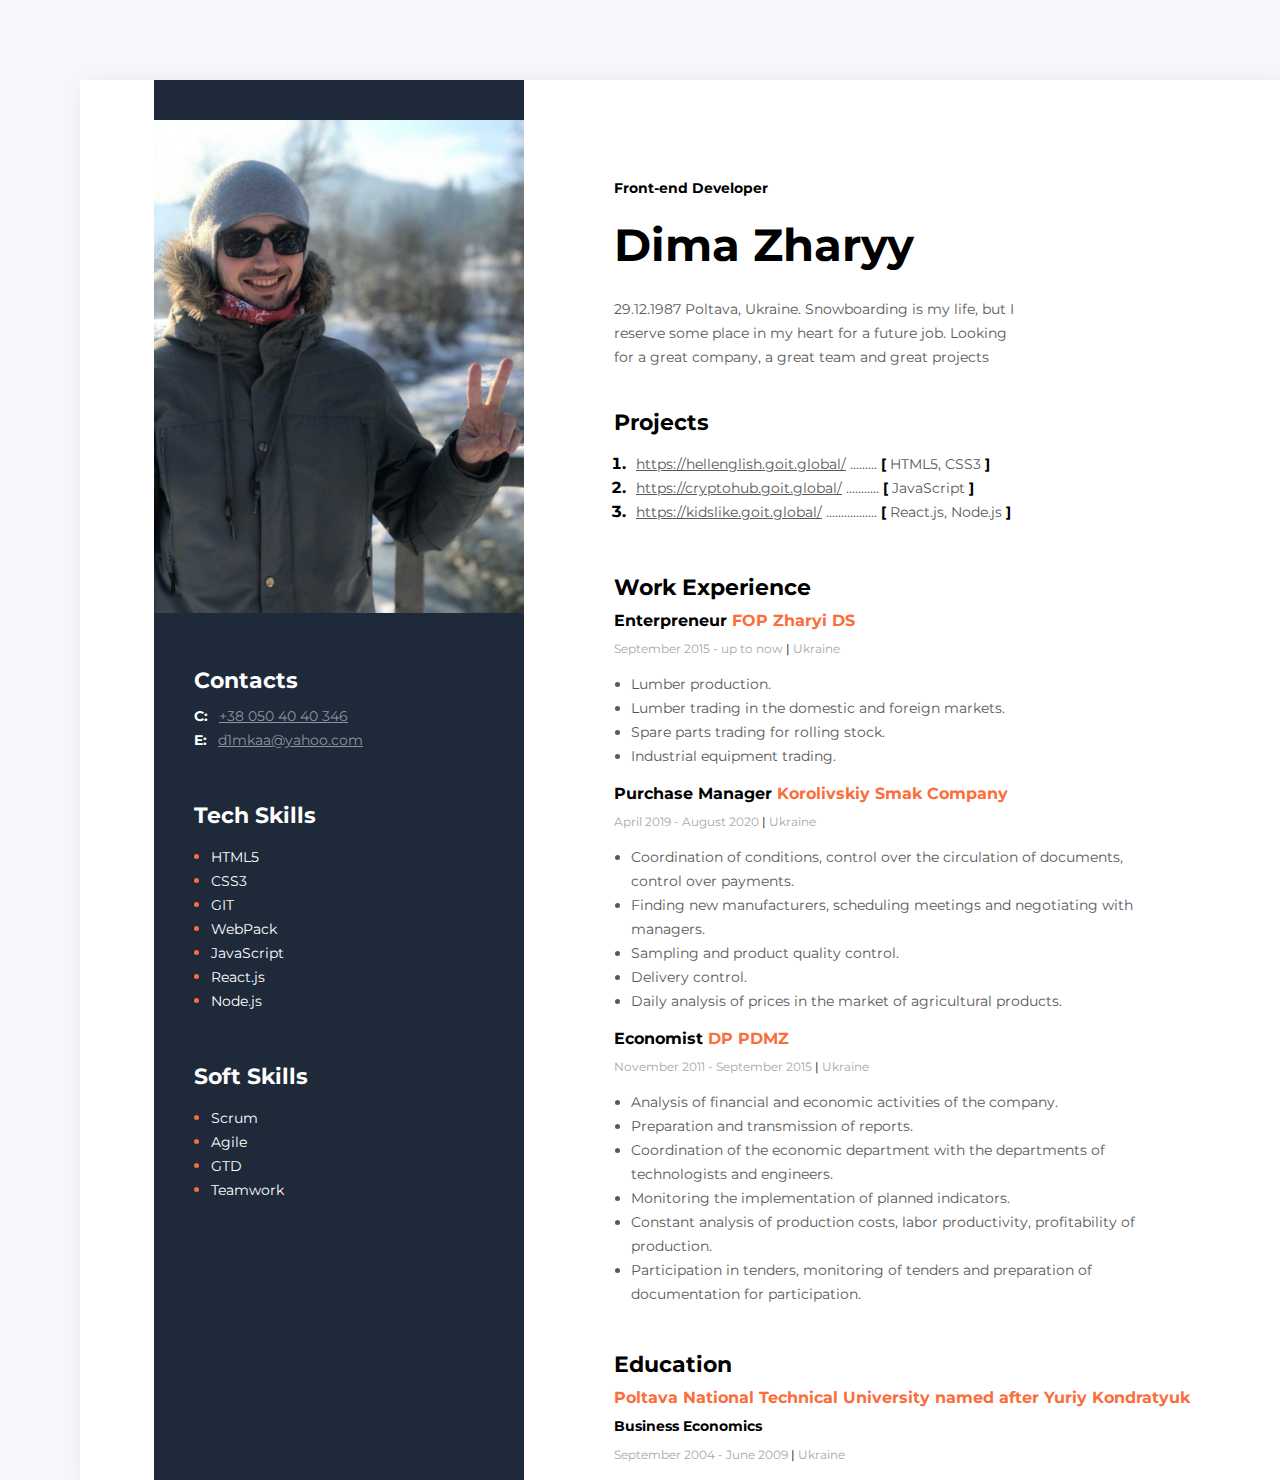
==== index.html @ 2ca87dcd "Add all files My-resume" ====
<!DOCTYPE html>
<html lang="en">
<head>
    <meta charset="UTF-8">
    <meta http-equiv="X-UA-Compatible" content="IE=edge">
    <meta name="viewport" content="width=device-width, initial-scale=1.0">
    <title>My resume</title>
    <link rel="preconnect" href="https://fonts.googleapis.com">
    <link rel="preconnect" href="https://fonts.gstatic.com" crossorigin>
    <link href="https://fonts.googleapis.com/css?family=Montserrat:400,700display=swap&subset=cyrillic" rel="stylesheet">
    <link rel="stylesheet" href="css/style.css"> 
</head>
<body>

    <!-- Main container -->
    <div class="main-container">

        <!-- Main info section -->
        <div class="main-info-section">

            <!-- About Me section -->
            <div class="about-me-section">

                <h2 class="about-me-profession">Front-end Developer</h2>

                <h1 class="about-me-name">Dima Zharyy</h1>

                <p class="about-me-description">29.12.1987 Poltava, Ukraine. Snowboarding is my life, but I reserve some place in my heart for a future job. Looking for a great company, a great team and great projects</p>

            </div>

            <!-- My projects -->
            <div class="my-projects-section">
                <h3 class="main-info-title">Projects</h3>

                    <ol class="my-projects-list">
                        <li class="my-projects-item">
                            <span class="my-projects-text">
                                <a href="https://hellenglish.goit.global/" class="my-projects-link">https://hellenglish.goit.global/</a> 
                                .........
                                <span class="my-projects-bracket">[</span> HTML5, CSS3 <span class="my-projects-bracket">]</span>
                            </span>
                        </li>
                        <li class="my-projects-item">
                            <span class="my-projects-text">
                                <a href="https://cryptohub.goit.global/" class="my-projects-link">https://cryptohub.goit.global/</a> 
                                ...........
                                <span class="my-projects-bracket">[</span> JavaScript <span class="my-projects-bracket">]</span>
                            </span>
                        </li>
                        <li class="my-projects-item">
                            <span class="my-projects-text">
                                <a href="https://kidslike.goit.global/" class="my-projects-link">https://kidslike.goit.global/</a> 
                                .................
                                <span class="my-projects-bracket">[</span> React.js, Node.js <span class="my-projects-bracket">]</span>
                            </span>
                        </li>
                    </ol> 
            </div>

            <!-- My work experience section -->
            <div class="my-work-experience-section">
                <h3 class="main-info-title">Work Experience</h3>
                
                <!-- Company 1 -->
                <div class="my-work-experience-company">

                <h4 class="my-work-experience-position">Enterpreneur <span class="my-work-experience-company">FOP Zharyi DS</span></h4>
                <p class="my-work-experience-period">September 2015 - up to now <span class="my-work-experience-divider">|</span> Ukraine</p> 

                <ul class="my-work-experience-duties">
                    <li class="my-work-experience-duty">Lumber production.</li> 
                    <li class="my-work-experience-duty">Lumber trading in the domestic and foreign markets.</li> 
                    <li class="my-work-experience-duty">Spare parts trading for rolling stock.</li> 
                    <li class="my-work-experience-duty">Industrial equipment trading.</li> 
                </ul>

                </div>

                <!-- Company 2 -->
                <div class="my-work-experience-company">
                
                    <h4 class="my-work-experience-position">Purchase Manager <span class="my-work-experience-company">Korolivskiy Smak Company</span></h4>
                    <p class="my-work-experience-period">April 2019 - August 2020 <span class="my-work-experience-divider">|</span> Ukraine</p>
                
                    <ul class="my-work-experience-duties">
                        <li class="my-work-experience-duty">Coordination of conditions, control over the circulation of documents, control over payments.</li>
                        <li class="my-work-experience-duty">Finding new manufacturers, scheduling meetings and negotiating with managers.</li>
                        <li class="my-work-experience-duty">Sampling and product quality control.</li>
                        <li class="my-work-experience-duty">Delivery control.</li>
                        <li class="my-work-experience-duty">Daily analysis of prices in the market of agricultural products.</li>
                    </ul>
                
                </div>

                <!-- Company 3 -->
                <div class="my-work-experience-company-block">
                    <h4 class="my-work-experience-position">Economist <span class="my-work-experience-company">DP PDMZ</span></h4> 
                    <p class="my-work-experience-period">November 2011 - September 2015 <span class="my-work-experience-divider">|</span> Ukraine</p> 

                    <ul class="my-work-experience-duties">
                        <li class="my-work-experience-duty">Analysis of financial and economic activities of the company.</li> 
                        <li class="my-work-experience-duty">Preparation and transmission of reports.</li>
                        <li class="my-work-experience-duty">Coordination of the economic department with the departments of technologists and engineers.</li>
                        <li class="my-work-experience-duty">Monitoring the implementation of planned indicators.</li>
                        <li class="my-work-experience-duty">Constant analysis of production costs, labor productivity, profitability of production.</li>
                        <li class="my-work-experience-duty">Participation in tenders, monitoring of tenders and preparation of documentation for participation.</li>
                    </ul>                 
                </div>

            </div>

            <!-- Education section -->
            <div class="my-education-section">

                <h3 class="main-info-title">Education</h3>
                <h4 class="my-education-university">Poltava National Technical University named after Yuriy Kondratyuk</h4>
                <h5 class="my-education-speciality">Business Economics</h5>
                <p class="my-education-period">September 2004 - June 2009 <span class="my-education-period-divider">|</span> Ukraine</p>

            </div>

        </div>

        <!-- Sidebar section -->
        <aside class="sidebar-section">
            <img class="image-section" src="img/photo_res.jpg" alt="my photo">

            <!-- Contacts section -->
            <div class="contacts-section">
                <h3 class="sidebar-title">Contacts</h3>

                <div>
                   <span class="contacts-section-type">C:</span>
                    <a class="contacts-section-link" href="tel:+380504040346">+38 050 40 40 346</a> 
                </div>
                <div>
                    <span class="contacts-section-type">E:</span> 
                    <a class="contacts-section-link" href="mailto:d1mkaa@yahoo.com">d1mkaa@yahoo.com</a> 
                </div>
            </div>

            <!-- Tech skills section -->
            <div class="tech-skills-section">
                <h3 class="sidebar-title">Tech Skills</h3>

                <ul class="tech-skills-list">
                   <li class="tech-skills-item"> <span class="tech-skills-item-text">HTML5</span> </li>
                   <li class="tech-skills-item"> <span class="tech-skills-item-text">CSS3</span> </li>
                   <li class="tech-skills-item"> <span class="tech-skills-item-text">GIT</span> </li>
                   <li class="tech-skills-item"> <span class="tech-skills-item-text">WebPack</span> </li>
                   <li class="tech-skills-item"> <span class="tech-skills-item-text">JavaScript</span> </li>
                   <li class="tech-skills-item"> <span class="tech-skills-item-text">React.js</span> </li>
                   <li class="tech-skills-item"> <span class="tech-skills-item-text">Node.js</span> </li>
                </ul>              
            </div>

            <!-- Soft skills section -->
            <div class="softskills-section">
                <h3 class="sidebar-title">Soft Skills</h3>

                <ul class="soft-skills-list">
                   <li class="soft-skills-item"> <span class="soft-skills-item-text">Scrum</span> </li> 
                   <li class="soft-skills-item"> <span class="soft-skills-item-text">Agile</span> </li> 
                   <li class="soft-skills-item"> <span class="soft-skills-item-text">GTD</span> </li> 
                   <li class="soft-skills-item"> <span class="soft-skills-item-text">Teamwork</span> </li> 
                </ul>                
            </div>

            
        </aside>

    </div>

</body>
</html>
---- css/style.css ----
body {
  font-family: 'Montserrat', sans-serif;
  background-color: #f5f7fa;
}

.main-container {
  display: flex;
  flex-direction: row-reverse;
  position: absolute;
  width: 1200px;
  height: 1400px;
  left: 40px;
  top: 40px;
  right: 40px;
  bottom: 40px;
  background-color: #fff;
  margin: 40px 40px 40px 40px;
  box-shadow: 6px 6px 20px rgba(0, 0, 0, 0.1);
}

/* Main info section */

.main-info-section {
  padding: 100px 90px;
}

/* About me section */

.about-me-section {
  margin: 0 0 40px 0;
}

.about-me-profession {
  font-style: normal;
  font-weight: bold;
  font-size: 14px;
  line-height: 17px;
  color: #000;
  margin: 0 0 20px 0;
}

.about-me-name {
  font-style: normal;
  font-weight: bold;
  font-size: 45px;
  line-height: 55px;
  color: #000000;
  margin: 0 0 25px 0;
}

.about-me-description {
  width: 400px;
  font-style: normal;
  font-weight: normal;
  font-size: 14px;
  line-height: 24px;
  color: #595959;
}

.main-info-title {
  font-style: normal;
  font-weight: bold;
  font-size: 22px;
  line-height: 27px;
  color: #000000;
  margin: 0 0 10px 0;
}

/* My projects section */

.my-projects-section {
  margin: 0 0 50px 0;
  width: 525px;
}

.my-projects-list {
  padding: 0 0 0 17px;
}

.my-projects-item {
  font-weight: bold;
  color: #000000;
}

.my-projects-link {
  font-style: normal;
  font-weight: normal;
  font-size: 14px;
  line-height: 24px;
  color: #595959;
}

.my-projects-text {
  font-style: normal;
  font-weight: normal;
  font-size: 14px;
  line-height: 24px;
  color: #595959;
  margin: 0 0 0 5px;
}

.my-projects-bracket {
  font-style: normal;
  font-weight: bold;
  font-size: 14px;
  line-height: 24px;
  color: #000000;
}

/* My work experince section */

.my-work-experience-section {
  margin: 0 0 45px 0;
  width: 525px;
}

.my-work-experience-position {
  font-style: normal;
  font-weight: bold;
  font-size: 16px;
  line-height: 20px;
  color: #000000;
  margin: 0 0 10px 0;
}

.my-work-experience-company {
  color: #fb6d3a;
}

.my-work-experience-period {
  font-style: normal;
  font-weight: normal;
  font-size: 12px;
  line-height: 15px;
  color: #a8a8a8;
  margin: 0 0 10px 0;
}

.my-work-experience-divider {
  font-style: normal;
  font-weight: normal;
  font-size: 12px;
  line-height: 15px;
  color: #000000;
}

.my-work-experience-duties {
  padding: 0 0 0 17px;
}

.my-work-experience-duty {
  font-style: normal;
  font-weight: normal;
  font-size: 14px;
  line-height: 24px;
  color: #595959;
}

.my-work-experience-company-block {
  margin: 0 0 15px 0;
}

/* Education section */

.my-education-university {
  font-style: normal;
  font-weight: bold;
  font-size: 16px;
  line-height: 20px;
  color: #fb6d3a;
  margin: 0 0 10px 0;
}

.my-education-speciality {
  font-style: normal;
  font-weight: bold;
  font-size: 14px;
  line-height: 17px;
  color: #000000;
  margin: 0 0 10px 0;
}

.my-education-period {
  font-style: normal;
  font-weight: normal;
  font-size: 12px;
  line-height: 15px;
  color: #a8a8a8;
}

.my-education-period-divider {
  font-style: normal;
  font-weight: normal;
  font-size: 12px;
  line-height: 15px;
  color: #000000;
}

/* Sidebar section */

.image-section {
  width: 370px;
}

.sidebar-section {
  background-color: #1e2939;
  width: 370px;
  padding: 40px 0;
}

.contacts-section,
.tech-skills-section,
.softskills-section {
  margin: 50px 0 0 40px;
}

.sidebar-title {
  font-style: normal;
  font-weight: bold;
  font-size: 22px;
  line-height: 27px;
  color: #ffffff;
  margin-bottom: 10px;
}

/* Contacts section */

.contacts-section-type {
  font-style: normal;
  font-weight: bold;
  font-size: 14px;
  line-height: 24px;
  color: #ffffff;
  margin-right: 7px;
}

.contacts-section-link {
  font-family: Montserrat;
  font-style: normal;
  font-weight: normal;
  font-size: 14px;
  line-height: 24px;
  color: #8f949c;
}

/* Tech & Soft skills section */

.tech-skills-list,
.soft-skills-list {
  padding: 0 0 0 17px;
}

.tech-skills-item,
.soft-skills-item {
  color: #fb6d3a;
}

.tech-skills-item-text,
.soft-skills-item-text {
  font-style: normal;
  font-weight: normal;
  font-size: 14px;
  line-height: 24px;
  color: #ffffff;
}
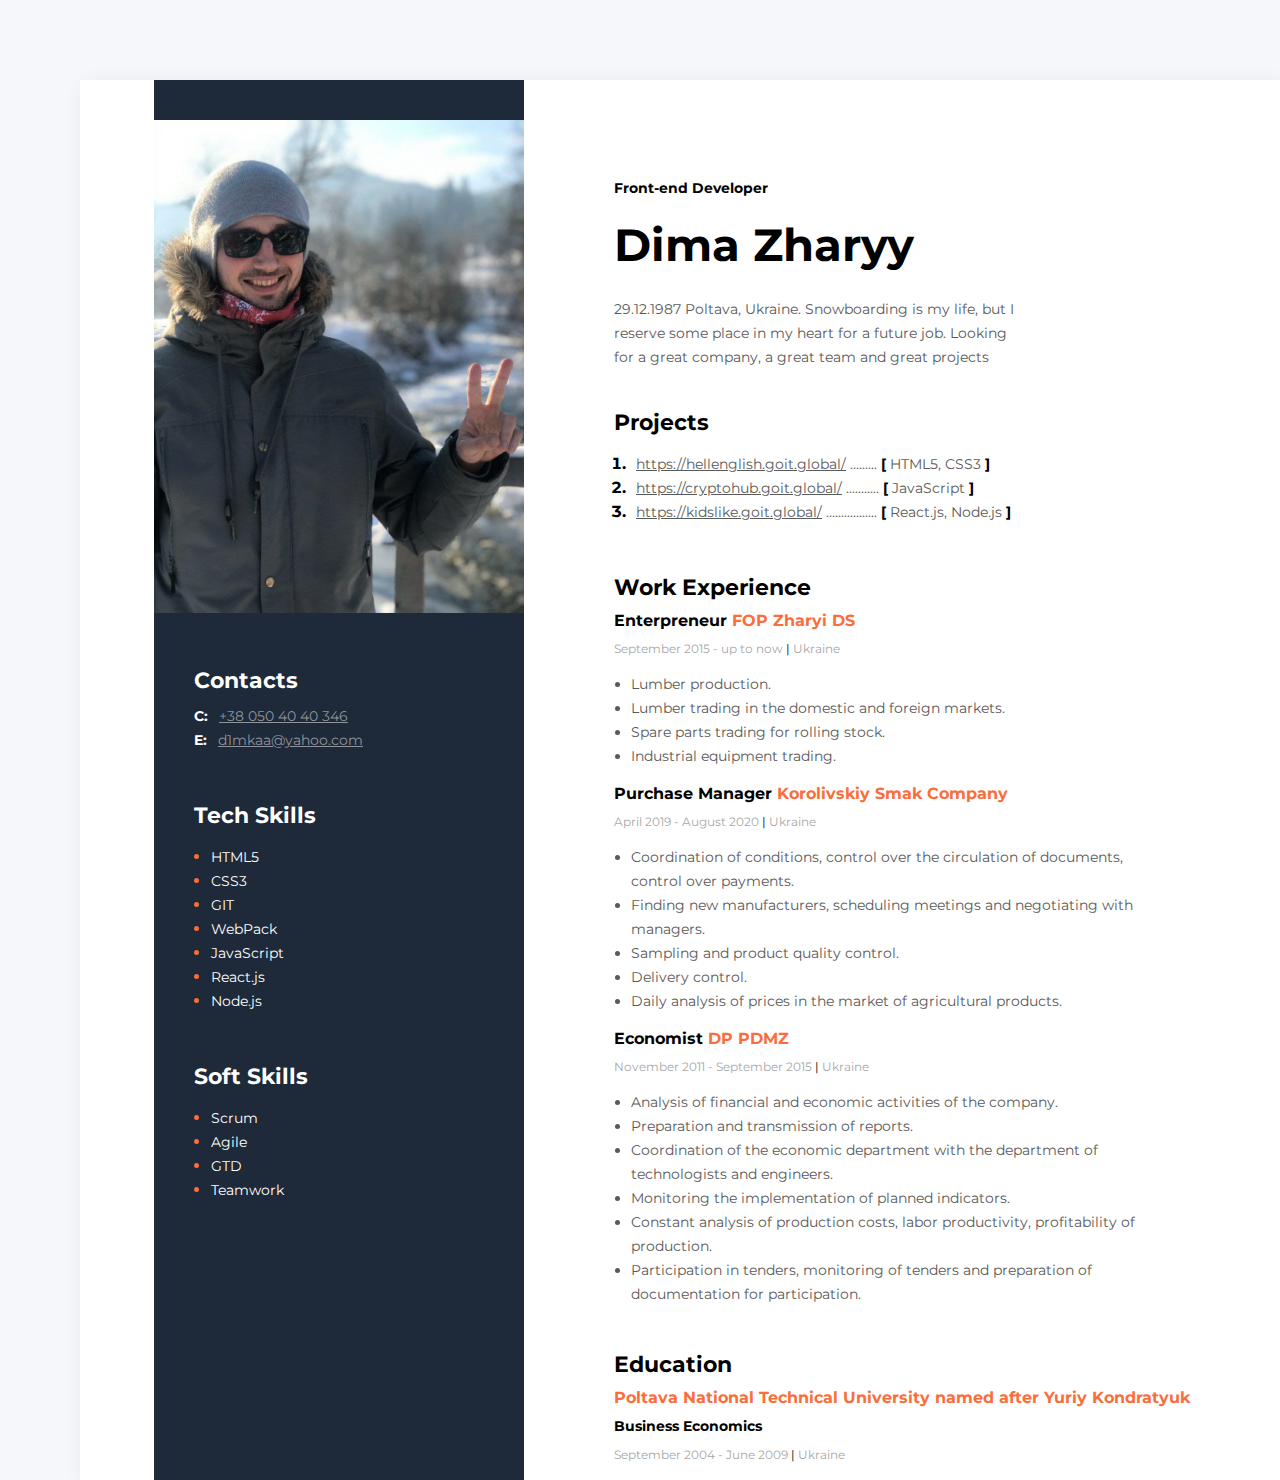
==== commit a51ba1b3: "Index in main folder" ====
--- a/index.html
+++ b/index.html
@@ -101,7 +101,7 @@
                     <ul class="my-work-experience-duties">
                         <li class="my-work-experience-duty">Analysis of financial and economic activities of the company.</li> 
                         <li class="my-work-experience-duty">Preparation and transmission of reports.</li>
-                        <li class="my-work-experience-duty">Coordination of the economic department with the departments of technologists and engineers.</li>
+                        <li class="my-work-experience-duty">Coordination of the economic department with the department of technologists and engineers.</li>
                         <li class="my-work-experience-duty">Monitoring the implementation of planned indicators.</li>
                         <li class="my-work-experience-duty">Constant analysis of production costs, labor productivity, profitability of production.</li>
                         <li class="my-work-experience-duty">Participation in tenders, monitoring of tenders and preparation of documentation for participation.</li>
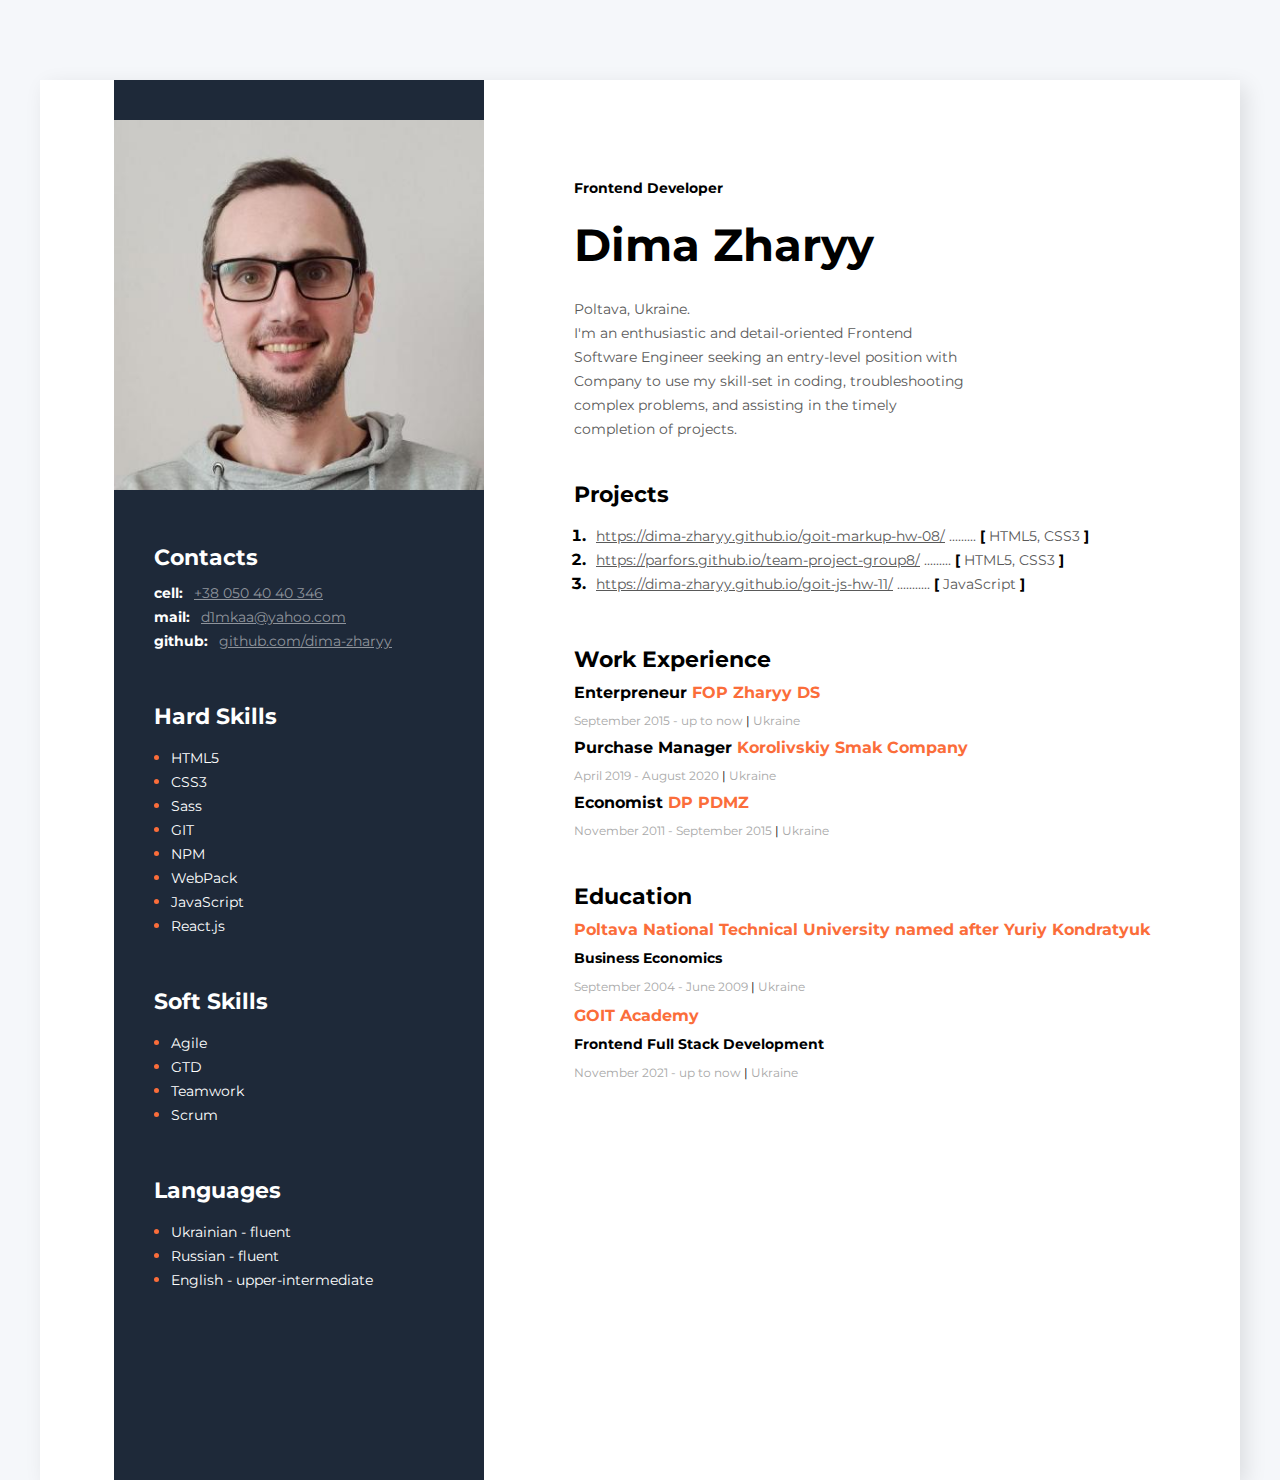
==== commit 27909f09: "Add files via upload" ====
--- a/index.html
+++ b/index.html
@@ -1,176 +1,243 @@
-<!DOCTYPE html>
-<html lang="en">
-<head>
-    <meta charset="UTF-8">
-    <meta http-equiv="X-UA-Compatible" content="IE=edge">
-    <meta name="viewport" content="width=device-width, initial-scale=1.0">
-    <title>My resume</title>
-    <link rel="preconnect" href="https://fonts.googleapis.com">
-    <link rel="preconnect" href="https://fonts.gstatic.com" crossorigin>
-    <link href="https://fonts.googleapis.com/css?family=Montserrat:400,700display=swap&subset=cyrillic" rel="stylesheet">
-    <link rel="stylesheet" href="css/style.css"> 
-</head>
-<body>
-
-    <!-- Main container -->
-    <div class="main-container">
-
-        <!-- Main info section -->
-        <div class="main-info-section">
-
-            <!-- About Me section -->
-            <div class="about-me-section">
-
-                <h2 class="about-me-profession">Front-end Developer</h2>
-
-                <h1 class="about-me-name">Dima Zharyy</h1>
-
-                <p class="about-me-description">29.12.1987 Poltava, Ukraine. Snowboarding is my life, but I reserve some place in my heart for a future job. Looking for a great company, a great team and great projects</p>
-
-            </div>
-
-            <!-- My projects -->
-            <div class="my-projects-section">
-                <h3 class="main-info-title">Projects</h3>
-
-                    <ol class="my-projects-list">
-                        <li class="my-projects-item">
-                            <span class="my-projects-text">
-                                <a href="https://hellenglish.goit.global/" class="my-projects-link">https://hellenglish.goit.global/</a> 
-                                .........
-                                <span class="my-projects-bracket">[</span> HTML5, CSS3 <span class="my-projects-bracket">]</span>
-                            </span>
-                        </li>
-                        <li class="my-projects-item">
-                            <span class="my-projects-text">
-                                <a href="https://cryptohub.goit.global/" class="my-projects-link">https://cryptohub.goit.global/</a> 
-                                ...........
-                                <span class="my-projects-bracket">[</span> JavaScript <span class="my-projects-bracket">]</span>
-                            </span>
-                        </li>
-                        <li class="my-projects-item">
-                            <span class="my-projects-text">
-                                <a href="https://kidslike.goit.global/" class="my-projects-link">https://kidslike.goit.global/</a> 
-                                .................
-                                <span class="my-projects-bracket">[</span> React.js, Node.js <span class="my-projects-bracket">]</span>
-                            </span>
-                        </li>
-                    </ol> 
-            </div>
-
-            <!-- My work experience section -->
-            <div class="my-work-experience-section">
-                <h3 class="main-info-title">Work Experience</h3>
-                
-                <!-- Company 1 -->
-                <div class="my-work-experience-company">
-
-                <h4 class="my-work-experience-position">Enterpreneur <span class="my-work-experience-company">FOP Zharyi DS</span></h4>
-                <p class="my-work-experience-period">September 2015 - up to now <span class="my-work-experience-divider">|</span> Ukraine</p> 
-
-                <ul class="my-work-experience-duties">
-                    <li class="my-work-experience-duty">Lumber production.</li> 
-                    <li class="my-work-experience-duty">Lumber trading in the domestic and foreign markets.</li> 
-                    <li class="my-work-experience-duty">Spare parts trading for rolling stock.</li> 
-                    <li class="my-work-experience-duty">Industrial equipment trading.</li> 
-                </ul>
-
-                </div>
-
-                <!-- Company 2 -->
-                <div class="my-work-experience-company">
-                
-                    <h4 class="my-work-experience-position">Purchase Manager <span class="my-work-experience-company">Korolivskiy Smak Company</span></h4>
-                    <p class="my-work-experience-period">April 2019 - August 2020 <span class="my-work-experience-divider">|</span> Ukraine</p>
-                
-                    <ul class="my-work-experience-duties">
-                        <li class="my-work-experience-duty">Coordination of conditions, control over the circulation of documents, control over payments.</li>
-                        <li class="my-work-experience-duty">Finding new manufacturers, scheduling meetings and negotiating with managers.</li>
-                        <li class="my-work-experience-duty">Sampling and product quality control.</li>
-                        <li class="my-work-experience-duty">Delivery control.</li>
-                        <li class="my-work-experience-duty">Daily analysis of prices in the market of agricultural products.</li>
-                    </ul>
-                
-                </div>
-
-                <!-- Company 3 -->
-                <div class="my-work-experience-company-block">
-                    <h4 class="my-work-experience-position">Economist <span class="my-work-experience-company">DP PDMZ</span></h4> 
-                    <p class="my-work-experience-period">November 2011 - September 2015 <span class="my-work-experience-divider">|</span> Ukraine</p> 
-
-                    <ul class="my-work-experience-duties">
-                        <li class="my-work-experience-duty">Analysis of financial and economic activities of the company.</li> 
-                        <li class="my-work-experience-duty">Preparation and transmission of reports.</li>
-                        <li class="my-work-experience-duty">Coordination of the economic department with the department of technologists and engineers.</li>
-                        <li class="my-work-experience-duty">Monitoring the implementation of planned indicators.</li>
-                        <li class="my-work-experience-duty">Constant analysis of production costs, labor productivity, profitability of production.</li>
-                        <li class="my-work-experience-duty">Participation in tenders, monitoring of tenders and preparation of documentation for participation.</li>
-                    </ul>                 
-                </div>
-
-            </div>
-
-            <!-- Education section -->
-            <div class="my-education-section">
-
-                <h3 class="main-info-title">Education</h3>
-                <h4 class="my-education-university">Poltava National Technical University named after Yuriy Kondratyuk</h4>
-                <h5 class="my-education-speciality">Business Economics</h5>
-                <p class="my-education-period">September 2004 - June 2009 <span class="my-education-period-divider">|</span> Ukraine</p>
-
-            </div>
-
-        </div>
-
-        <!-- Sidebar section -->
-        <aside class="sidebar-section">
-            <img class="image-section" src="img/photo_res.jpg" alt="my photo">
-
-            <!-- Contacts section -->
-            <div class="contacts-section">
-                <h3 class="sidebar-title">Contacts</h3>
-
-                <div>
-                   <span class="contacts-section-type">C:</span>
-                    <a class="contacts-section-link" href="tel:+380504040346">+38 050 40 40 346</a> 
-                </div>
-                <div>
-                    <span class="contacts-section-type">E:</span> 
-                    <a class="contacts-section-link" href="mailto:d1mkaa@yahoo.com">d1mkaa@yahoo.com</a> 
-                </div>
-            </div>
-
-            <!-- Tech skills section -->
-            <div class="tech-skills-section">
-                <h3 class="sidebar-title">Tech Skills</h3>
-
-                <ul class="tech-skills-list">
-                   <li class="tech-skills-item"> <span class="tech-skills-item-text">HTML5</span> </li>
-                   <li class="tech-skills-item"> <span class="tech-skills-item-text">CSS3</span> </li>
-                   <li class="tech-skills-item"> <span class="tech-skills-item-text">GIT</span> </li>
-                   <li class="tech-skills-item"> <span class="tech-skills-item-text">WebPack</span> </li>
-                   <li class="tech-skills-item"> <span class="tech-skills-item-text">JavaScript</span> </li>
-                   <li class="tech-skills-item"> <span class="tech-skills-item-text">React.js</span> </li>
-                   <li class="tech-skills-item"> <span class="tech-skills-item-text">Node.js</span> </li>
-                </ul>              
-            </div>
-
-            <!-- Soft skills section -->
-            <div class="softskills-section">
-                <h3 class="sidebar-title">Soft Skills</h3>
-
-                <ul class="soft-skills-list">
-                   <li class="soft-skills-item"> <span class="soft-skills-item-text">Scrum</span> </li> 
-                   <li class="soft-skills-item"> <span class="soft-skills-item-text">Agile</span> </li> 
-                   <li class="soft-skills-item"> <span class="soft-skills-item-text">GTD</span> </li> 
-                   <li class="soft-skills-item"> <span class="soft-skills-item-text">Teamwork</span> </li> 
-                </ul>                
-            </div>
-
-            
-        </aside>
-
-    </div>
-
-</body>
-</html>+<!DOCTYPE html>
+<html lang="en">
+  <head>
+    <meta charset="UTF-8" />
+    <meta http-equiv="X-UA-Compatible" content="IE=edge" />
+    <meta name="viewport" content="width=device-width, initial-scale=1.0" />
+    <title>Dima Zharyy | Frontend Developer</title>
+    <link rel="preconnect" href="https://fonts.googleapis.com" />
+    <link rel="preconnect" href="https://fonts.gstatic.com" crossorigin />
+    <link
+      href="https://fonts.googleapis.com/css?family=Montserrat:400,700display=swap&subset=cyrillic"
+      rel="stylesheet"
+    />
+    <link rel="stylesheet" href="css/style.css" />
+  </head>
+  <body>
+    <!-- Main container -->
+    <div class="main-container">
+      <!-- Main info section -->
+      <div class="main-info-section">
+        <!-- About Me section -->
+        <div class="about-me-section">
+          <h2 class="about-me-profession">Frontend Developer</h2>
+          <h1 class="about-me-name">Dima Zharyy</h1>
+          <p class="about-me-description">
+            Poltava, Ukraine. <br />
+            I'm an enthusiastic and detail-oriented Frontend Software Engineer seeking an
+            entry-level position with Company to use my skill-set in coding, troubleshooting complex
+            problems, and assisting in the timely completion of projects.
+          </p>
+        </div>
+
+        <!-- My projects -->
+        <div class="my-projects-section">
+          <h3 class="main-info-title">Projects</h3>
+
+          <ol class="my-projects-list">
+            <li class="my-projects-item">
+              <span class="my-projects-text">
+                <a href="https://dima-zharyy.github.io/goit-markup-hw-08/" class="my-projects-link"
+                  >https://dima-zharyy.github.io/goit-markup-hw-08/</a
+                >
+                .........
+                <span class="my-projects-bracket">[</span> HTML5, CSS3
+                <span class="my-projects-bracket">]</span>
+              </span>
+            </li>
+            <li class="my-projects-item">
+              <span class="my-projects-text">
+                <a href="https://parfors.github.io/team-project-group8/" class="my-projects-link"
+                  >https://parfors.github.io/team-project-group8/</a
+                >
+                .........
+                <span class="my-projects-bracket">[</span> HTML5, CSS3
+                <span class="my-projects-bracket">]</span>
+              </span>
+            </li>
+            <li class="my-projects-item">
+              <span class="my-projects-text">
+                <a href="https://dima-zharyy.github.io/goit-js-hw-11/" class="my-projects-link"
+                  >https://dima-zharyy.github.io/goit-js-hw-11/</a
+                >
+                ...........
+                <span class="my-projects-bracket">[</span> JavaScript
+                <span class="my-projects-bracket">]</span>
+              </span>
+            </li>
+          </ol>
+        </div>
+
+        <!-- My work experience section -->
+        <div class="my-work-experience-section">
+          <h3 class="main-info-title">Work Experience</h3>
+
+          <!-- Company 1 -->
+          <div class="my-work-experience-company">
+            <h4 class="my-work-experience-position">
+              Enterpreneur <span class="my-work-experience-company">FOP Zharyy DS</span>
+            </h4>
+            <p class="my-work-experience-period">
+              September 2015 - up to now <span class="my-work-experience-divider">|</span> Ukraine
+            </p>
+            <!-- <ul class="my-work-experience-duties">
+              <li class="my-work-experience-duty">Lumber production.</li>
+              <li class="my-work-experience-duty">
+                Lumber trading in the domestic and foreign markets.
+              </li>
+              <li class="my-work-experience-duty">Spare parts trading for rolling stock.</li>
+              <li class="my-work-experience-duty">Industrial equipment trading.</li>
+            </ul> -->
+          </div>
+
+          <!-- Company 2 -->
+          <div class="my-work-experience-company">
+            <h4 class="my-work-experience-position">
+              Purchase Manager
+              <span class="my-work-experience-company">Korolivskiy Smak Company</span>
+            </h4>
+            <p class="my-work-experience-period">
+              April 2019 - August 2020 <span class="my-work-experience-divider">|</span> Ukraine
+            </p>
+
+            <!-- <ul class="my-work-experience-duties">
+              <li class="my-work-experience-duty">
+                Coordination of conditions, control over the circulation of documents, control over
+                payments.
+              </li>
+              <li class="my-work-experience-duty">
+                Finding new manufacturers, scheduling meetings and negotiating with managers.
+              </li>
+              <li class="my-work-experience-duty">Sampling and product quality control.</li>
+              <li class="my-work-experience-duty">Delivery control.</li>
+              <li class="my-work-experience-duty">
+                Daily analysis of prices in the market of agricultural products.
+              </li>
+            </ul> -->
+          </div>
+
+          <!-- Company 3 -->
+          <div class="my-work-experience-company-block">
+            <h4 class="my-work-experience-position">
+              Economist <span class="my-work-experience-company">DP PDMZ</span>
+            </h4>
+            <p class="my-work-experience-period">
+              November 2011 - September 2015
+              <span class="my-work-experience-divider">|</span> Ukraine
+            </p>
+
+            <!-- <ul class="my-work-experience-duties">
+              <li class="my-work-experience-duty">
+                Analysis of financial and economic activities of the company.
+              </li>
+              <li class="my-work-experience-duty">Preparation and transmission of reports.</li>
+              <li class="my-work-experience-duty">
+                Coordination of the economic department with the departments of technologists and
+                engineers.
+              </li>
+              <li class="my-work-experience-duty">
+                Monitoring the implementation of planned indicators.
+              </li>
+              <li class="my-work-experience-duty">
+                Constant analysis of production costs, labor productivity, profitability of
+                production.
+              </li>
+              <li class="my-work-experience-duty">
+                Participation in tenders, monitoring of tenders and preparation of documentation for
+                participation.
+              </li>
+            </ul> -->
+          </div>
+        </div>
+
+        <!-- Education section -->
+        <div class="my-education-section">
+          <h3 class="main-info-title">Education</h3>
+          <h4 class="my-education-university">
+            Poltava National Technical University named after Yuriy Kondratyuk
+          </h4>
+          <h5 class="my-education-speciality">Business Economics</h5>
+          <p class="my-education-period">
+            September 2004 - June 2009 <span class="my-education-period-divider">|</span> Ukraine
+          </p>
+
+          <h4 class="my-education-university">GOIT Academy</h4>
+          <h5 class="my-education-speciality">Frontend Full Stack Development</h5>
+          <p class="my-education-period">
+            November 2021 - up to now <span class="my-education-period-divider">|</span> Ukraine
+          </p>
+        </div>
+      </div>
+
+      <!-- Sidebar section -->
+      <aside class="sidebar-section">
+        <img class="image-section" src="./img/dima-zharyy-av.jpg" alt="my photo" />
+
+        <!-- Contacts section -->
+        <div class="contacts-section">
+          <h3 class="sidebar-title">Contacts</h3>
+
+          <div>
+            <span class="contacts-section-type">cell:</span>
+            <a class="contacts-section-link" href="tel:+380504040346">+38 050 40 40 346</a>
+          </div>
+          <div>
+            <span class="contacts-section-type">mail:</span>
+            <a class="contacts-section-link" href="mailto:d1mkaa@yahoo.com">d1mkaa@yahoo.com</a>
+          </div>
+          <div>
+            <span class="contacts-section-type">github:</span>
+            <a class="contacts-section-link" href="https://github.com/dima-zharyy"
+              >github.com/dima-zharyy</a
+            >
+          </div>
+        </div>
+
+        <!-- Hard skills section -->
+        <div class="tech-skills-section">
+          <h3 class="sidebar-title">Hard Skills</h3>
+
+          <ul class="tech-skills-list">
+            <li class="tech-skills-item"><span class="tech-skills-item-text">HTML5</span></li>
+            <li class="tech-skills-item"><span class="tech-skills-item-text">CSS3</span></li>
+            <li class="tech-skills-item"><span class="tech-skills-item-text">Sass</span></li>
+            <li class="tech-skills-item"><span class="tech-skills-item-text">GIT</span></li>
+            <li class="tech-skills-item"><span class="tech-skills-item-text">NPM</span></li>
+            <li class="tech-skills-item"><span class="tech-skills-item-text">WebPack</span></li>
+            <li class="tech-skills-item"><span class="tech-skills-item-text">JavaScript</span></li>
+            <li class="tech-skills-item"><span class="tech-skills-item-text">React.js</span></li>
+            <!-- <li class="tech-skills-item"><span class="tech-skills-item-text">Node.js</span></li> -->
+          </ul>
+        </div>
+
+        <!-- Soft skills section -->
+        <div class="soft-skills-section">
+          <h3 class="sidebar-title">Soft Skills</h3>
+          <ul class="soft-skills-list">
+            <li class="soft-skills-item"><span class="soft-skills-item-text">Agile</span></li>
+            <li class="soft-skills-item"><span class="soft-skills-item-text">GTD</span></li>
+            <li class="soft-skills-item"><span class="soft-skills-item-text">Teamwork</span></li>
+            <li class="soft-skills-item"><span class="soft-skills-item-text">Scrum</span></li>
+          </ul>
+        </div>
+
+        <!-- Languages section -->
+        <div class="lang-section">
+          <h3 class="sidebar-title">Languages</h3>
+
+          <ul class="lang-skills-list">
+            <li class="lang-skills-item">
+              <span class="lang-skills-item-text">Ukrainian - fluent</span>
+            </li>
+            <li class="lang-skills-item">
+              <span class="lang-skills-item-text">Russian - fluent</span>
+            </li>
+            <li class="lang-skills-item">
+              <span class="lang-skills-item-text">English - upper-intermediate</span>
+            </li>
+          </ul>
+        </div>
+      </aside>
+    </div>
+  </body>
+</html>
--- a/css/style.css
+++ b/css/style.css
@@ -1,265 +1,269 @@
-body {
-  font-family: 'Montserrat', sans-serif;
-  background-color: #f5f7fa;
-}
-
-.main-container {
-  display: flex;
-  flex-direction: row-reverse;
-  position: absolute;
-  width: 1200px;
-  height: 1400px;
-  left: 40px;
-  top: 40px;
-  right: 40px;
-  bottom: 40px;
-  background-color: #fff;
-  margin: 40px 40px 40px 40px;
-  box-shadow: 6px 6px 20px rgba(0, 0, 0, 0.1);
-}
-
-/* Main info section */
-
-.main-info-section {
-  padding: 100px 90px;
-}
-
-/* About me section */
-
-.about-me-section {
-  margin: 0 0 40px 0;
-}
-
-.about-me-profession {
-  font-style: normal;
-  font-weight: bold;
-  font-size: 14px;
-  line-height: 17px;
-  color: #000;
-  margin: 0 0 20px 0;
-}
-
-.about-me-name {
-  font-style: normal;
-  font-weight: bold;
-  font-size: 45px;
-  line-height: 55px;
-  color: #000000;
-  margin: 0 0 25px 0;
-}
-
-.about-me-description {
-  width: 400px;
-  font-style: normal;
-  font-weight: normal;
-  font-size: 14px;
-  line-height: 24px;
-  color: #595959;
-}
-
-.main-info-title {
-  font-style: normal;
-  font-weight: bold;
-  font-size: 22px;
-  line-height: 27px;
-  color: #000000;
-  margin: 0 0 10px 0;
-}
-
-/* My projects section */
-
-.my-projects-section {
-  margin: 0 0 50px 0;
-  width: 525px;
-}
-
-.my-projects-list {
-  padding: 0 0 0 17px;
-}
-
-.my-projects-item {
-  font-weight: bold;
-  color: #000000;
-}
-
-.my-projects-link {
-  font-style: normal;
-  font-weight: normal;
-  font-size: 14px;
-  line-height: 24px;
-  color: #595959;
-}
-
-.my-projects-text {
-  font-style: normal;
-  font-weight: normal;
-  font-size: 14px;
-  line-height: 24px;
-  color: #595959;
-  margin: 0 0 0 5px;
-}
-
-.my-projects-bracket {
-  font-style: normal;
-  font-weight: bold;
-  font-size: 14px;
-  line-height: 24px;
-  color: #000000;
-}
-
-/* My work experince section */
-
-.my-work-experience-section {
-  margin: 0 0 45px 0;
-  width: 525px;
-}
-
-.my-work-experience-position {
-  font-style: normal;
-  font-weight: bold;
-  font-size: 16px;
-  line-height: 20px;
-  color: #000000;
-  margin: 0 0 10px 0;
-}
-
-.my-work-experience-company {
-  color: #fb6d3a;
-}
-
-.my-work-experience-period {
-  font-style: normal;
-  font-weight: normal;
-  font-size: 12px;
-  line-height: 15px;
-  color: #a8a8a8;
-  margin: 0 0 10px 0;
-}
-
-.my-work-experience-divider {
-  font-style: normal;
-  font-weight: normal;
-  font-size: 12px;
-  line-height: 15px;
-  color: #000000;
-}
-
-.my-work-experience-duties {
-  padding: 0 0 0 17px;
-}
-
-.my-work-experience-duty {
-  font-style: normal;
-  font-weight: normal;
-  font-size: 14px;
-  line-height: 24px;
-  color: #595959;
-}
-
-.my-work-experience-company-block {
-  margin: 0 0 15px 0;
-}
-
-/* Education section */
-
-.my-education-university {
-  font-style: normal;
-  font-weight: bold;
-  font-size: 16px;
-  line-height: 20px;
-  color: #fb6d3a;
-  margin: 0 0 10px 0;
-}
-
-.my-education-speciality {
-  font-style: normal;
-  font-weight: bold;
-  font-size: 14px;
-  line-height: 17px;
-  color: #000000;
-  margin: 0 0 10px 0;
-}
-
-.my-education-period {
-  font-style: normal;
-  font-weight: normal;
-  font-size: 12px;
-  line-height: 15px;
-  color: #a8a8a8;
-}
-
-.my-education-period-divider {
-  font-style: normal;
-  font-weight: normal;
-  font-size: 12px;
-  line-height: 15px;
-  color: #000000;
-}
-
-/* Sidebar section */
-
-.image-section {
-  width: 370px;
-}
-
-.sidebar-section {
-  background-color: #1e2939;
-  width: 370px;
-  padding: 40px 0;
-}
-
-.contacts-section,
-.tech-skills-section,
-.softskills-section {
-  margin: 50px 0 0 40px;
-}
-
-.sidebar-title {
-  font-style: normal;
-  font-weight: bold;
-  font-size: 22px;
-  line-height: 27px;
-  color: #ffffff;
-  margin-bottom: 10px;
-}
-
-/* Contacts section */
-
-.contacts-section-type {
-  font-style: normal;
-  font-weight: bold;
-  font-size: 14px;
-  line-height: 24px;
-  color: #ffffff;
-  margin-right: 7px;
-}
-
-.contacts-section-link {
-  font-family: Montserrat;
-  font-style: normal;
-  font-weight: normal;
-  font-size: 14px;
-  line-height: 24px;
-  color: #8f949c;
-}
-
-/* Tech & Soft skills section */
-
-.tech-skills-list,
-.soft-skills-list {
-  padding: 0 0 0 17px;
-}
-
-.tech-skills-item,
-.soft-skills-item {
-  color: #fb6d3a;
-}
-
-.tech-skills-item-text,
-.soft-skills-item-text {
-  font-style: normal;
-  font-weight: normal;
-  font-size: 14px;
-  line-height: 24px;
-  color: #ffffff;
-}
+body {
+  font-family: 'Montserrat', sans-serif;
+  background-color: #f5f7fa;
+}
+
+.main-container {
+  display: flex;
+  flex-direction: row-reverse;
+  position: absolute;
+  width: 1200px;
+  height: 1400px;
+  left: 40px;
+  top: 40px;
+  right: 40px;
+  bottom: 40px;
+  background-color: #fff;
+  margin: 40px auto;
+  box-shadow: 6px 6px 20px rgba(0, 0, 0, 0.1);
+}
+
+/* Main info section */
+
+.main-info-section {
+  padding: 100px 90px;
+}
+
+/* About me section */
+
+.about-me-section {
+  margin: 0 0 40px 0;
+}
+
+.about-me-profession {
+  font-style: normal;
+  font-weight: bold;
+  font-size: 14px;
+  line-height: 17px;
+  color: #000;
+  margin: 0 0 20px 0;
+}
+
+.about-me-name {
+  font-style: normal;
+  font-weight: bold;
+  font-size: 45px;
+  line-height: 55px;
+  color: #000000;
+  margin: 0 0 25px 0;
+}
+
+.about-me-description {
+  width: 400px;
+  font-style: normal;
+  font-weight: normal;
+  font-size: 14px;
+  line-height: 24px;
+  color: #595959;
+}
+
+.main-info-title {
+  font-style: normal;
+  font-weight: bold;
+  font-size: 22px;
+  line-height: 27px;
+  color: #000000;
+  margin: 0 0 10px 0;
+}
+
+/* My projects section */
+
+.my-projects-section {
+  margin: 0 0 50px 0;
+  width: 525px;
+}
+
+.my-projects-list {
+  padding: 0 0 0 17px;
+}
+
+.my-projects-item {
+  font-weight: bold;
+  color: #000000;
+}
+
+.my-projects-link {
+  font-style: normal;
+  font-weight: normal;
+  font-size: 14px;
+  line-height: 24px;
+  color: #595959;
+}
+
+.my-projects-text {
+  font-style: normal;
+  font-weight: normal;
+  font-size: 14px;
+  line-height: 24px;
+  color: #595959;
+  margin: 0 0 0 5px;
+}
+
+.my-projects-bracket {
+  font-style: normal;
+  font-weight: bold;
+  font-size: 14px;
+  line-height: 24px;
+  color: #000000;
+}
+
+/* My work experince section */
+
+.my-work-experience-section {
+  margin: 0 0 45px 0;
+  width: 525px;
+}
+
+.my-work-experience-position {
+  font-style: normal;
+  font-weight: bold;
+  font-size: 16px;
+  line-height: 20px;
+  color: #000000;
+  margin: 0 0 10px 0;
+}
+
+.my-work-experience-company {
+  color: #fb6d3a;
+}
+
+.my-work-experience-period {
+  font-style: normal;
+  font-weight: normal;
+  font-size: 12px;
+  line-height: 15px;
+  color: #a8a8a8;
+  margin: 0 0 10px 0;
+}
+
+.my-work-experience-divider {
+  font-style: normal;
+  font-weight: normal;
+  font-size: 12px;
+  line-height: 15px;
+  color: #000000;
+}
+
+.my-work-experience-duties {
+  padding: 0 0 0 17px;
+}
+
+.my-work-experience-duty {
+  font-style: normal;
+  font-weight: normal;
+  font-size: 14px;
+  line-height: 24px;
+  color: #595959;
+}
+
+.my-work-experience-company-block {
+  margin: 0 0 15px 0;
+}
+
+/* Education section */
+
+.my-education-university {
+  font-style: normal;
+  font-weight: bold;
+  font-size: 16px;
+  line-height: 20px;
+  color: #fb6d3a;
+  margin: 0 0 10px 0;
+}
+
+.my-education-speciality {
+  font-style: normal;
+  font-weight: bold;
+  font-size: 14px;
+  line-height: 17px;
+  color: #000000;
+  margin: 0 0 10px 0;
+}
+
+.my-education-period {
+  font-style: normal;
+  font-weight: normal;
+  font-size: 12px;
+  line-height: 15px;
+  color: #a8a8a8;
+}
+
+.my-education-period-divider {
+  font-style: normal;
+  font-weight: normal;
+  font-size: 12px;
+  line-height: 15px;
+  color: #000000;
+}
+
+/* Sidebar section */
+
+.image-section {
+  width: 370px;
+}
+
+.sidebar-section {
+  background-color: #1e2939;
+  width: 370px;
+  padding: 40px 0;
+}
+
+.contacts-section,
+.tech-skills-section,
+.soft-skills-section,
+.lang-section {
+  margin: 50px 0 0 40px;
+}
+
+.sidebar-title {
+  font-style: normal;
+  font-weight: bold;
+  font-size: 22px;
+  line-height: 27px;
+  color: #ffffff;
+  margin-bottom: 10px;
+}
+
+/* Contacts section */
+
+.contacts-section-type {
+  font-style: normal;
+  font-weight: bold;
+  font-size: 14px;
+  line-height: 24px;
+  color: #ffffff;
+  margin-right: 7px;
+}
+
+.contacts-section-link {
+  font-family: Montserrat;
+  font-style: normal;
+  font-weight: normal;
+  font-size: 14px;
+  line-height: 24px;
+  color: #8f949c;
+}
+
+/* Tech & Soft skills section */
+
+.tech-skills-list,
+.soft-skills-list,
+.lang-skills-list {
+  padding: 0 0 0 17px;
+}
+
+.tech-skills-item,
+.soft-skills-item,
+.lang-skills-item {
+  color: #fb6d3a;
+}
+
+.tech-skills-item-text,
+.soft-skills-item-text,
+.lang-skills-item-text {
+  font-style: normal;
+  font-weight: normal;
+  font-size: 14px;
+  line-height: 24px;
+  color: #ffffff;
+}
